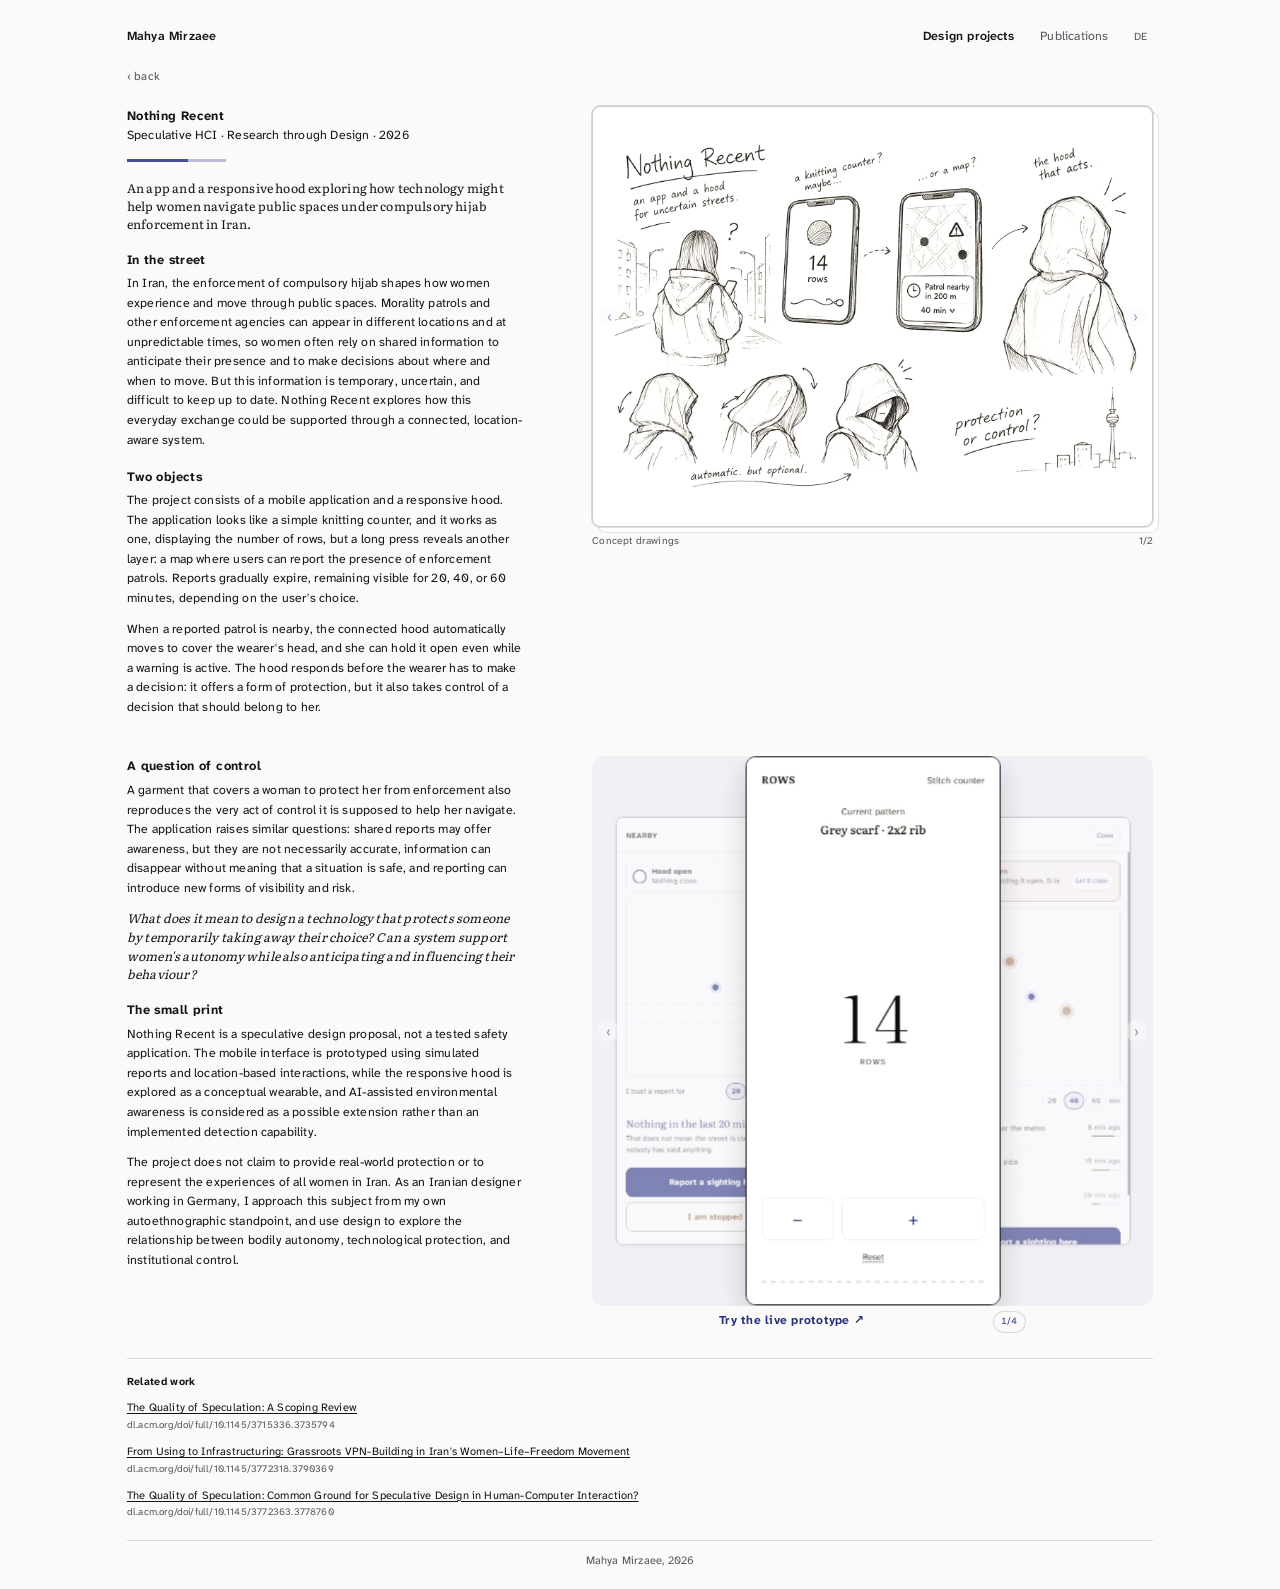
==== index.html @ 3e395629 "Drawings on top and turning themselves, new references, autoethnographic standpoint, name-only foote" ====
<!doctype html>
<html lang="en">
<head>
  <meta charset="utf-8">
  <meta name="viewport" content="width=device-width, initial-scale=1">
  <title>Nothing Recent · Mahya Mirzaee</title>
  <meta name="description" content="Nothing Recent: an app and a responsive hood exploring how technology might help women navigate public spaces under compulsory hijab enforcement in Iran.">
  <meta name="theme-color" content="#fbfaf8">
  <link rel="stylesheet" href="project.css?v=20">
<style id="site-bar">
  /* same top bar as the portfolio (mahyamirzaee.github.io) */
  .site-bar { display: flex; flex-wrap: wrap; align-items: baseline; gap: 12px 24px; padding: 4px 0 26px; font-family: "Atkinson Hyperlegible Next", system-ui, sans-serif; }
  .site-bar .sb-name { margin-right: auto; font-size: 15px; font-weight: 600; color: #141418; text-decoration: none; }
  .site-bar nav { display: flex; flex-wrap: wrap; gap: 6px 32px; }
  .site-bar nav a { font-size: 15px; color: #55545f; text-decoration: none; }
  .site-bar nav a[aria-current="page"] { color: #141418; font-weight: 600; }
  .site-bar .sb-lang { font-size: 13px; color: #55545f; text-decoration: none; padding: 2px 7px; }
  .site-bar a:hover { color: #26307f; }
  /* one look for every back link */
  .top { font-size: 14px; }
  .top a { color: #55545f; text-decoration: none; }
  .top a:hover { color: #141418; text-decoration: underline; }
  @media (max-width: 640px) { .site-bar .sb-name { width: 100%; } }
</style>
</head>
<body>
<div class="page">

  <header class="site-bar">
    <a class="sb-name" href="https://mahyamirzaee.github.io/">Mahya Mirzaee</a>
    <nav aria-label="Main">
      <a href="https://mahyamirzaee.github.io/projects/" aria-current="page">Design projects</a>
      <a href="https://mahyamirzaee.github.io/publications/">Publications</a>
    </nav>
    <a class="sb-lang" href="https://mahyamirzaee.github.io/de/projects/" lang="de" hreflang="de" aria-label="Deutsch">DE</a>
  </header>
  <nav class="top" aria-label="Back">
    <a href="https://mahyamirzaee.github.io/projects/">‹ back</a>
  </nav>

  <main>
  <!-- ===== Screen 1: the situation, the two objects, the question ===== -->
  <section class="sheet" aria-labelledby="title">
    <div class="col">
      <h1 id="title">Nothing Recent</h1>
      <p class="sub">Speculative HCI · Research through Design · 2026</p>
      <div class="thread" aria-hidden="true"></div>

      <p class="lead">An app and a responsive hood exploring how technology might help women navigate public spaces under compulsory hijab enforcement in Iran.</p>

      <h2>In the street</h2>
      <p>In Iran, the enforcement of compulsory hijab shapes how women experience and move through public spaces. Morality patrols and other enforcement agencies can appear in different locations and at unpredictable times, so women often rely on shared information to anticipate their presence and to make decisions about where and when to move. But this information is temporary, uncertain, and difficult to keep up to date. Nothing Recent explores how this everyday exchange could be supported through a connected, location-aware system.</p>

      <h2>Two objects</h2>
      <p>The project consists of a mobile application and a responsive hood. The application looks like a simple knitting counter, and it works as one, displaying the number of rows, but a long press reveals another layer: a map where users can report the presence of enforcement patrols. Reports gradually expire, remaining visible for 20, 40, or 60 minutes, depending on the user's choice.</p>
      <p>When a reported patrol is nearby, the connected hood automatically moves to cover the wearer's head, and she can hold it open even while a warning is active. The hood responds before the wearer has to make a decision: it offers a form of protection, but it also takes control of a decision that should belong to her.</p>
    </div>

    <div class="cluster">
      <figure>
        <!-- two drawings in one stack: hover lifts it, a click turns to the next -->
        <div class="frame r43 paper stack" id="stack" tabindex="0" role="button" aria-label="Two concept drawings. Click to see the next one.">
          <img class="stack-item on" src="img/hood-sketch.webp" alt="Concept drawing: a woman in the street with her phone; the app as a knitting counter and then as a map saying 'patrol nearby in 200 m, 40 min'; the hood closing over her head in three steps, labelled 'automatic. but optional.' and 'protection or control?'" loading="lazy">
          <img class="stack-item" src="img/concept-sheet.webp" alt="Concept sheet: how it works in four steps — you check the map or just keep knitting, you get a warning, the hood covers you before you decide, you get a notification afterwards; a diagram of reports fading over 20, 40 and 60 minutes; and the lines 'a report can be wrong', 'no report doesn't mean it's safe', 'information disappears, the street doesn't'." loading="lazy">
        </div>
        <figcaption class="under">Concept drawings<span class="count" id="stack-count">1/2</span></figcaption>
      </figure>
    </div>
  </section>

  <!-- ===== Screen 2: the hood, the tensions, the position ===== -->
  <section class="sheet" aria-labelledby="hood-title">
    <div class="col">
      <h2 id="hood-title">A question of control</h2>
      <p>A garment that covers a woman to protect her from enforcement also reproduces the very act of control it is supposed to help her navigate. The application raises similar questions: shared reports may offer awareness, but they are not necessarily accurate, information can disappear without meaning that a situation is safe, and reporting can introduce new forms of visibility and risk.</p>
      <p class="rq">What does it mean to design a technology that protects someone by temporarily taking away their choice? Can a system support women's autonomy while also anticipating and influencing their behaviour?</p>

      <h2>The small print</h2>
      <p>Nothing Recent is a speculative design proposal, not a tested safety application. The mobile interface is prototyped using simulated reports and location-based interactions, while the responsive hood is explored as a conceptual wearable, and AI-assisted environmental awareness is considered as a possible extension rather than an implemented detection capability.</p>
      <p>The project does not claim to provide real-world protection or to represent the experiences of all women in Iran. As an Iranian designer working in Germany, I approach this subject from my own autoethnographic standpoint, and use design to explore the relationship between bodily autonomy, technological protection, and institutional control.</p>
    </div>

    <div class="cluster">
      <figure>
        <!-- the screens stand in a ring: the next and the previous wait at the edges -->
        <div class="carousel turn" id="slides" tabindex="0" role="button" aria-roledescription="carousel" aria-label="Screen captures of the prototype. Click the right or left side to turn the ring.">
          <img class="slide on" src="img/app-1-cover.jpg" data-cap="The app as it opens: a stitch counter that really counts rows. This is what anyone looking at the phone sees." alt="The app as it opens: ROWS, a plain stitch counter showing 14 rows.">
          <img class="slide" src="img/app-5-held.jpg" data-cap="The hood closes by itself when a patrol is reported close, and tells her afterwards. Here she has held it open." alt="The same screen after she refuses: 'Hood open: you are holding it open. It is close.'" loading="lazy">
          <img class="slide" src="img/app-3-stopped.jpg" data-cap="Before telling anyone: two chosen names, and the reminder that their names are on her phone too." alt="The sheet before telling anyone: two chosen names, and the line that their names are on her phone too." loading="lazy">
          <img class="slide" src="img/app-4-empty.jpg" data-cap="Nothing in the last 20 minutes, which is not the same as the street being clear." alt="The empty state: a map with only her own dot, and the line 'Nothing in the last 40 minutes.'" loading="lazy">
        </div>
        <div class="slidebar">
          <a class="try" href="prototype.html" target="_blank" rel="noopener">Try the live prototype ↗</a>
          <span class="count" id="slide-count">1/4</span>
        </div>
      </figure>
    </div>
  </section>

  <section class="related" aria-labelledby="related-title">
    <h2 class="cluster-title" id="related-title">Related work</h2>
    <ol class="refs">
      <li><a href="https://dl.acm.org/doi/full/10.1145/3715336.3735794" target="_blank" rel="noopener">The Quality of Speculation: A Scoping Review</a>
        <span>dl.acm.org/doi/full/10.1145/3715336.3735794</span></li>
      <li><a href="https://dl.acm.org/doi/full/10.1145/3772318.3790369" target="_blank" rel="noopener">From Using to Infrastructuring: Grassroots VPN-Building in Iran's Women–Life–Freedom Movement</a>
        <span>dl.acm.org/doi/full/10.1145/3772318.3790369</span></li>
      <li><a href="https://dl.acm.org/doi/full/10.1145/3772363.3778760" target="_blank" rel="noopener">The Quality of Speculation: Common Ground for Speculative Design in Human-Computer Interaction?</a>
        <span>dl.acm.org/doi/full/10.1145/3772363.3778760</span></li>
    </ol>
  </section>
  </main>

  <footer class="foot">
    <span>Mahya Mirzaee, 2026</span>
  </footer>
</div>

<script>
  // Every picture frame is a little stack you turn by hand.
  // Click (or tap) the right side for the next one, the left side for the one before.
  // It goes round in a circle, and the arrow keys work too.
  function makeTurner(boxId, itemSelector, countId) {
    var box = document.getElementById(boxId);
    if (!box) return;
    var items = box.querySelectorAll(itemSelector);
    var count = countId ? document.getElementById(countId) : null;
    var i = 0;
    function go(step) {
      items[i].classList.remove('on');
      i = (i + step + items.length) % items.length;
      items[i].classList.add('on');
      if (count) count.textContent = (i + 1) + '/' + items.length;
    }
    box.addEventListener('click', function (e) {
      var r = box.getBoundingClientRect();
      var x = (e.clientX - r.left) / r.width;
      if (x > 0.28 && x < 0.72) { window.openLarge(box, itemSelector); return; }  // the middle opens big
      go(x <= 0.28 ? -1 : 1);                                                     // the edges turn the page
    });
    box.addEventListener('keydown', function (e) {
      if (e.key === 'ArrowLeft') { e.preventDefault(); go(-1); }
      if (e.key === 'ArrowRight' || e.key === 'Enter' || e.key === ' ') { e.preventDefault(); go(1); }
    });
    if (count) count.textContent = '1/' + items.length;
  }
  // The phone screens stand in a ring: the one before and the one after
  // wait at the edges, smaller and paler. Clicking a side turns the ring.
  (function () {
    var box = document.getElementById('slides');
    if (!box) return;
    var slides = [].slice.call(box.querySelectorAll('.slide'));
    var count = document.getElementById('slide-count');
    var n = slides.length, cur = 0;

    function place() {
      slides.forEach(function (el, i) {
        var d = i - cur;
        if (d > n / 2) d -= n;
        if (d < -n / 2) d += n;
        var far = Math.abs(d);
        el.style.transform = 'translate(-50%, -50%) translateX(' + (d * 62) + '%) scale(' + (far === 0 ? 1 : far === 1 ? 0.78 : 0.62) + ')';
        el.style.opacity = far === 0 ? 1 : far === 1 ? 0.55 : 0;
        el.style.zIndex = 10 - far;
        el.classList.toggle('on', far === 0);
      });
      count.textContent = (cur + 1) + '/' + n;
    }
    function go(step) { cur = (cur + step + n) % n; place(); }

    box.addEventListener('click', function (e) {
      var r = box.getBoundingClientRect();
      var x = (e.clientX - r.left) / r.width;
      if (x > 0.33 && x < 0.67) { window.openLarge(box, '.slide'); return; }   // the middle one opens big
      go(x <= 0.33 ? -1 : 1);                                                  // the edges turn the ring
    });
    box.addEventListener('keydown', function (e) {
      if (e.key === 'ArrowLeft') { e.preventDefault(); go(-1); }
      if (e.key === 'ArrowRight' || e.key === 'Enter' || e.key === ' ') { e.preventDefault(); go(1); }
    });
    place();
  })();
  makeTurner('stack', '.stack-item', 'stack-count');

  // the drawings turn by themselves every four seconds, and wait while you look
  (function () {
    var box = document.getElementById('stack');
    if (!box || window.matchMedia('(prefers-reduced-motion: reduce)').matches) return;
    var items = box.querySelectorAll('.stack-item');
    var count = document.getElementById('stack-count');
    var hovering = false, open = false;
    box.addEventListener('mouseenter', function () { hovering = true; });
    box.addEventListener('mouseleave', function () { hovering = false; });
    document.addEventListener('keydown', function (e) { if (e.key === 'Escape') open = false; });
    box.addEventListener('click', function () { open = true; setTimeout(function () { open = false; }, 8000); });
    setInterval(function () {
      if (hovering || open) return;
      var lb = document.querySelector('.lightbox');
      if (lb && !lb.hidden) return;
      var i = 0;
      items.forEach(function (el, k) { if (el.classList.contains('on')) i = k; });
      items[i].classList.remove('on');
      i = (i + 1) % items.length;
      items[i].classList.add('on');
      count.textContent = (i + 1) + '/' + items.length;
    }, 4000);
  })();
</script>

<script>
  // Large view: a picture opens big, and the arrows walk through its own set.
  // Esc, the × button or a click on the background closes it.
  (function () {
    var lb = document.createElement('div');
    lb.className = 'lightbox';
    lb.hidden = true;
    lb.setAttribute('role', 'dialog');
    lb.setAttribute('aria-modal', 'true');
    lb.setAttribute('aria-label', 'Large view');
    lb.innerHTML = '<button class="lb-close" type="button" aria-label="Close">×</button>' +
                   '<button class="lb-arrow lb-prev" type="button" aria-label="Previous picture">‹</button>' +
                   '<div class="lb-inner"></div>' +
                   '<button class="lb-arrow lb-next" type="button" aria-label="Next picture">›</button>' +
                   '<p class="lb-cap"><span class="lb-num"></span><span class="lb-text"></span></p>';
    document.body.appendChild(lb);
    var inner = lb.querySelector('.lb-inner');
    var capText = lb.querySelector('.lb-text');
    var capNum = lb.querySelector('.lb-num');
    var set = [], at = 0, opener = null;

    function show() {
      var m = set[at];
      var big = document.createElement('img');
      big.src = m.getAttribute('src');
      big.alt = m.getAttribute('alt') || '';
      big.addEventListener('click', function (e) { e.stopPropagation(); });
      inner.replaceChildren(big);
      capNum.textContent = (at + 1) + ' / ' + set.length;
      capText.textContent = m.getAttribute('data-cap') || '';
    }
    function step(d) { at = (at + d + set.length) % set.length; show(); }
    function open(list, index, from) {
      set = list; at = index; opener = from;
      lb.hidden = false;
      document.documentElement.style.overflow = 'hidden';
      show();
      lb.querySelector('.lb-close').focus();
    }
    function close() {
      if (lb.hidden) return;
      lb.hidden = true;
      inner.replaceChildren();
      document.documentElement.style.overflow = '';
      if (opener) opener.focus();
    }

    lb.addEventListener('click', close);
    lb.querySelector('.lb-close').addEventListener('click', function (e) { e.stopPropagation(); close(); });
    lb.querySelector('.lb-prev').addEventListener('click', function (e) { e.stopPropagation(); step(-1); });
    lb.querySelector('.lb-next').addEventListener('click', function (e) { e.stopPropagation(); step(1); });
    document.addEventListener('keydown', function (e) {
      if (lb.hidden) return;
      if (e.key === 'Escape') close();
      if (e.key === 'ArrowLeft') step(-1);
      if (e.key === 'ArrowRight') step(1);
    });

    // the picture in the middle of a ring, or the drawing on top of a stack, opens large
    window.openLarge = function (box, selector) {
      var list = [].slice.call(box.querySelectorAll(selector));
      var cur = box.querySelector(selector + '.on');
      open(list, Math.max(0, list.indexOf(cur)), box);
    };
  })();
</script>

</body>
</html>
---- project.css ----
/* Project page foundation
   Same structure as the TACT page: two "screens" with a narrow text column
   beside a cluster of frames, a central statement, related work and a footer.
   Placeholders (dashed boxes, [square brackets]) are replaced with real content later. */

@font-face {
  font-family: "Literata";
  src: url("fonts/Literata.woff2") format("woff2");
  font-weight: 200 900;
  font-display: swap;
}
@font-face {
  font-family: "Atkinson Hyperlegible Next";
  src: url("fonts/AtkinsonHyperlegibleNext.woff2") format("woff2");
  font-weight: 200 800;
  font-display: swap;
}

:root {
  --paper: #fbfaf8;
  --ink: #141418;
  --soft: #55555f;
  --indigo: #26307f;
  --lilac: #b3add8;
  --rule: rgba(38, 48, 127, 0.16);
  --concept: #8a5a2b;
  --head: "Literata", Georgia, serif;
  --text: "Atkinson Hyperlegible Next", system-ui, sans-serif;
}

* { box-sizing: border-box; }
html { -webkit-text-size-adjust: 100%; }
body {
  margin: 0;
  background: var(--paper);
  color: var(--ink);
  font-family: var(--text);
  font-size: 15px;
  line-height: 1.58;
  letter-spacing: 0.015em;
}
a { color: inherit; text-underline-offset: 0.2em; text-decoration-thickness: 1px; }
a:focus-visible, button:focus-visible, .zoomable:focus-visible { outline: 2px solid var(--indigo); outline-offset: 2px; }
img, video { display: block; max-width: 100%; }
p { margin: 0 0 0.9em; }
figure { margin: 0; }

/* ---------- Page frame ---------- */
.page { max-width: 1340px; margin: 0 auto; padding: 28px 48px 24px; }
@media (min-width: 1000px) { .page { zoom: 0.825; } }   /* desktop shown at 82.5% */

.top { margin-bottom: 24px; font-size: 14px; }
.top a { text-decoration: none; }
.top a:hover { text-decoration: underline; }

/* one "screen": text column + cluster of frames */
.sheet {
  display: grid;
  grid-template-columns: minmax(0, 400px) minmax(0, 1fr);
  gap: clamp(40px, 5vw, 88px);
  align-items: start;
}
.sheet > .cluster { display: grid; gap: 16px; justify-self: end; width: 100%; max-width: 680px; }

/* ---------- Text column ---------- */
.col h1, .col h2, .cluster-title {
  margin: 0;
  font-family: var(--text);
  font-size: 15.5px;
  font-weight: 700;
  letter-spacing: 0.03em;
}
.col h2 { margin-top: 1.3em; }
.col h2:first-child { margin-top: 0; }
.col h2 + p, .col h2 + ol { margin-top: 0.35em; }
.sub { margin: 0 0 1.1em; color: var(--soft); }

/* the thread line under the title: one indigo thread with a short lilac stretch (not a weave) */
.thread {
  width: 120px;
  height: 3px;
  margin: 0 0 1.4em;
  background: linear-gradient(90deg, var(--indigo) 0 62%, var(--lilac) 62% 100%);
  opacity: 0.85;
}

.lead { font-family: var(--head); font-size: 18px; line-height: 1.45; color: var(--indigo); }
.rq { font-family: var(--head); font-style: italic; font-size: 17px; line-height: 1.5; color: var(--indigo); }
.stages { list-style: none; margin: 0.4em 0 0; padding: 0; }
.stages li { margin-bottom: 0.8em; }
.small { font-size: 14px; color: var(--soft); }

ol.qs { margin: 0; padding-left: 1.3em; }
ol.qs li { margin-bottom: 0.7em; padding-left: 0.2em; }
.qs b { font-weight: 700; }

/* ---------- Labels: staged / speculative ---------- */
.note {
  font-size: 11.5px;
  letter-spacing: 0.08em;
  text-transform: uppercase;
  color: var(--indigo);
}
.note.concept { color: var(--concept); }
figcaption, .mosaic-caption { margin: 8px 0 0; font-size: 12.5px; line-height: 1.5; color: var(--soft); }

/* ---------- Frames and placeholders ---------- */
.frame { position: relative; overflow: hidden; background: #fff; outline: 1px solid var(--rule); outline-offset: -1px; }
.frame img, .frame video { width: 100%; height: 100%; object-fit: cover; }
.r32 { aspect-ratio: 3 / 2; width: 100%; }
.r43 { aspect-ratio: 4 / 3; }

.placeholder {
  display: flex;
  align-items: center;
  justify-content: center;
  padding: 12px;
  text-align: center;
  font-size: 13px;
  color: var(--soft);
  background: #f3f1f6;
  outline: 1px dashed rgba(20, 20, 24, 0.28);
  outline-offset: -1px;
}

/* ---------- Slideshow: a quiet fade between screen captures ---------- */
.slides .slide { position: absolute; inset: 0; width: 100%; height: 100%; opacity: 0; transition: opacity 900ms ease; }
.slides .slide.on { opacity: 1; z-index: 1; }
@media (prefers-reduced-motion: reduce) { .slides .slide { transition: none; } }

.slidebar { display: flex; justify-content: space-between; align-items: baseline; gap: 16px; margin-top: 6px; }
.try { color: var(--indigo); font-weight: 700; font-size: 15px; letter-spacing: 0.02em; text-decoration: none; white-space: nowrap; }
.try:hover { text-decoration: underline; text-underline-offset: 0.25em; }
.controls { display: flex; align-items: center; gap: 4px; flex-shrink: 0; font-size: 14px; }
.controls button { border: 0; background: none; padding: 6px 9px; font: inherit; color: var(--ink); cursor: pointer; }
.controls .count { min-width: 2.6em; text-align: center; font-variant-numeric: tabular-nums; }

/* ---------- Prototype in use: a mosaic of tiles ---------- */
.in-use .cluster-title { margin: 0 0 6px; font-size: 13px; }
.mosaic { display: grid; grid-template-columns: repeat(6, 1fr); grid-auto-rows: 58px; gap: 8px; }
.tile { position: relative; overflow: hidden; background: #ece9f1; }
.tile img, .tile video { width: 100%; height: 100%; object-fit: cover; }
.t-a { grid-column: 1 / 5; grid-row: 1 / 6; }   /* large */
.t-b { grid-column: 5 / 7; grid-row: 1 / 3; }   /* small, top */
.t-c { grid-column: 5 / 7; grid-row: 3 / 6; }   /* small, bottom */
.tile-label {
  position: absolute; left: 6px; bottom: 6px;
  padding: 2px 7px; border-radius: 3px;
  background: rgba(251, 250, 248, 0.88);
  font-size: 10.5px; letter-spacing: 0.03em; color: var(--indigo);
  pointer-events: none;
}

/* hover: a tile grows a little; click: it opens large */
.zoomable { cursor: zoom-in; transition: transform 350ms ease, box-shadow 350ms ease; }
.zoomable:hover, .zoomable:focus-visible { transform: scale(1.05); z-index: 2; box-shadow: 0 10px 28px rgba(20, 20, 24, 0.18); }
.frame.zoomable:hover { transform: scale(1.02); }
@media (prefers-reduced-motion: reduce) { .zoomable, .zoomable:hover { transition: none; transform: none; } }

/* ---------- Central statement ---------- */
.statement { margin: 56px 0 8px; padding: 72px 0 80px; border-top: 1px solid var(--rule); text-align: center; }
.statement-label { margin: 0 0 22px; font-size: 12px; letter-spacing: 0.12em; text-transform: uppercase; color: var(--soft); }
.statement blockquote {
  margin: 0 auto;
  max-width: 24ch;
  font-family: var(--head);
  font-size: clamp(26px, 3.2vw, 40px);
  line-height: 1.3;
  color: var(--indigo);
}
.statement blockquote::after {
  content: "";
  display: block;
  width: 120px; height: 3px;
  margin: 30px auto 0;
  background: linear-gradient(90deg, var(--indigo) 0 62%, var(--lilac) 62% 100%);
  opacity: 0.7;
}
@media (min-width: 1000px) {
  .statement blockquote { max-width: none; white-space: nowrap; font-size: clamp(22px, 2.1vw, 32px); }
}

/* ---------- Screen 2: future direction ---------- */
.future h2 { margin-top: 0; }
.intention {
  margin: 14px 0 4px;
  padding-left: 14px;
  border-left: 2px solid var(--lilac);
  font-family: var(--head); font-style: italic; font-size: 16.5px; line-height: 1.45; color: var(--indigo);
}
.intention span {
  display: block; margin-bottom: 2px;
  font-family: var(--text); font-style: normal; font-size: 12px; font-weight: 700; letter-spacing: 0.04em; color: var(--ink);
}

/* ---------- Related work: one row across the page ---------- */
.related { margin-top: 44px; padding-top: 18px; border-top: 1px solid var(--rule); }
.related .cluster-title { margin: 0 0 12px; font-size: 13px; }
.related ol { display: grid; grid-template-columns: repeat(3, 1fr); gap: 32px; margin: 0; padding: 0; list-style: none; counter-reset: rw; }
.related li { counter-increment: rw; font-size: 13.5px; line-height: 1.45; }
.related li::before { content: counter(rw); display: block; margin-bottom: 4px; font-size: 11px; color: var(--soft); }
.related a { color: var(--indigo); text-decoration: none; }
.related a:hover { text-decoration: underline; }

/* ---------- Footer ---------- */
.foot {
  margin-top: 36px; padding-top: 14px;
  border-top: 1px solid var(--rule);
  display: flex; justify-content: space-between; flex-wrap: wrap; gap: 10px;
  font-size: 13.5px; color: var(--soft);
}

/* ---------- Large view ---------- */
.lightbox {
  position: fixed; inset: 0; z-index: 50;
  display: flex; flex-direction: column; align-items: center; justify-content: center; gap: 14px;
  padding: 48px 24px 32px;
  background: rgba(251, 250, 248, 0.97);
  cursor: zoom-out;
}
.lightbox[hidden] { display: none; }
.lb-inner { max-width: min(1200px, 92vw); max-height: 80vh; display: flex; }
.lb-inner img, .lb-inner video { max-width: 100%; max-height: 80vh; object-fit: contain; box-shadow: 0 12px 40px rgba(20, 20, 24, 0.18); cursor: default; }
.lb-cap { margin: 0; text-align: center; font-size: 14px; color: var(--soft); }
.lb-close { position: absolute; top: 14px; right: 18px; border: 0; background: none; font-size: 34px; line-height: 1; color: var(--indigo); cursor: pointer; }

/* ---------- Tablet and phone ---------- */
@media (max-width: 900px) {
  body { font-size: 16px; }
  .page { padding: 32px 24px 44px; }
  .top { margin-bottom: 40px; }
  .sheet { grid-template-columns: 1fr; gap: 28px; }
  .sheet > .cluster { justify-self: stretch; max-width: none; }
  .statement { margin-top: 48px; padding: 48px 0 56px; }
}
@media (max-width: 760px) { .related ol { grid-template-columns: 1fr; gap: 14px; } }
@media (max-width: 480px) {
  .page { padding: 28px 16px 40px; }
  .mosaic { grid-auto-rows: 40px; gap: 6px; }
  .slidebar { flex-wrap: wrap; }
}

/* ---------- Phone screen captures inside the wide slideshow frame ----------
   The captures are tall phone screens, so they sit whole on a soft ground
   instead of being cropped. */
.slides { background: #f1eff4; }
.slides .slide { object-fit: contain; padding: 8px 0; }
.related ol { list-style: none; }
.related li i { font-style: italic; }
.related .small { margin-top: 12px; }

/* the slideshow is phone-shaped, because the prototype is a phone */
.frame.r32.slides { aspect-ratio: 375 / 812; width: 100%; max-width: 326px; }
.slides .slide { padding: 0; }
.slidebar { max-width: 326px; flex-wrap: wrap; row-gap: 4px; }
.slidebar .try { font-size: 14.5px; }
@media (max-width: 480px) { .frame.r32.slides, .slidebar { max-width: none; } }

/* tighter: the brief asks for about two screens */
.statement { margin: 32px 0 4px; padding: 44px 0 48px; }
.in-use .mosaic { grid-auto-rows: 44px; }
.related { margin-top: 30px; }
.foot { margin-top: 24px; }

/* screen 1: the phone beside the documentation tiles, not above them */
@media (min-width: 1200px) {
  .sheet > .cluster { grid-template-columns: 326px minmax(0, 1fr); gap: 22px; align-items: start; }
  .sheet > .cluster > figure { grid-column: 1; }
  .sheet > .cluster > .in-use { grid-column: 2; }
  .in-use .mosaic { grid-auto-rows: 50px; }
}

/* ---------- Tensions: word pairs held apart by one thread ----------
   Following the idea of collecting tensions rather than resolving them. */
.tension-intro { margin: 0.35em 0 1em; font-size: 13.5px; color: var(--soft); }
.tensions { list-style: none; margin: 0; padding: 0; }
.tensions li { margin-bottom: 1.05em; }
.pair { display: flex; align-items: center; gap: 10px; }
.pair b {
  font-family: var(--head);
  font-size: 17px;
  font-weight: 500;
  letter-spacing: 0.01em;
  color: var(--indigo);
  white-space: nowrap;
}
/* the thread between the two words: indigo, with a lilac stretch */
.pair i {
  flex: 1;
  height: 3px;
  min-width: 26px;
  background: linear-gradient(90deg, var(--indigo) 0 58%, var(--lilac) 58% 100%);
  opacity: 0.6;
}
.say { display: block; margin-top: 2px; font-size: 13.5px; line-height: 1.5; color: var(--soft); }

/* said once: this is a proposal, not a study */
.proposal {
  padding-left: 14px;
  border-left: 2px solid var(--lilac);
  font-family: var(--head);
  font-size: 16px;
  line-height: 1.45;
  color: var(--indigo);
}

/* with the documentation tiles gone, the phone stands alone beside the text */
@media (min-width: 1200px) {
  .sheet > .cluster { grid-template-columns: minmax(0, 1fr); justify-items: end; }
  .sheet > .cluster > figure { grid-column: 1; }
}

/* a quiet line between the two screens */
.sheet + .sheet { margin-top: 30px; padding-top: 28px; border-top: 1px solid var(--rule); }
.tensions { margin-top: 0.4em; }

/* the sentence the whole project turns on */
.pull {
  margin: 0.35em 0 0.9em;
  padding-left: 14px;
  border-left: 2px solid var(--lilac);
  font-family: var(--head);
  font-size: 17px;
  line-height: 1.4;
  color: var(--indigo);
}
/* the two closing questions sit together as one block */
.col .rq { margin-top: 0.6em; }

/* ---------- Her drawings ----------
   Paper frames: the whole sheet is shown, never cropped. */
.frame.paper { background: #fff; }
.frame.paper img { object-fit: contain; }

/* the big concept sheet, across the page */
.board { margin-top: 34px; padding-top: 26px; border-top: 1px solid var(--rule); }
.board .cluster-title { margin: 0 0 12px; font-size: 13px; }
.board-frame { aspect-ratio: 1312 / 1199; width: 100%; max-width: 980px; margin: 0 auto; }
.board figcaption { max-width: 980px; margin-left: auto; margin-right: auto; }
@media (max-width: 760px) { .board-frame { max-width: none; } }

/* ================= One voice =================
   Same size, same colour, no bars down the side of anything.
   The only emphases left: the title, the small headings, and italic for a question. */
.col p, .col li { color: var(--ink); font-size: 15px; }
.lead { font-family: var(--head); font-size: 18px; line-height: 1.45; color: var(--ink); }
.rq, .pull, .proposal, .intention, .small {
  margin: 0 0 0.9em;
  padding: 0;
  border: 0;
  font-family: var(--text);
  font-style: normal;
  font-size: 15px;
  line-height: 1.58;
  color: var(--ink);
}
/* the closing questions keep one quiet difference: italic */
.rq { font-family: var(--head); font-style: italic; font-size: 16.5px; line-height: 1.5; }
.intention span { display: none; }

/* the text column is wider, and sits closer to the pictures */
.sheet { grid-template-columns: minmax(0, 520px) minmax(0, 1fr); gap: clamp(28px, 3.2vw, 56px); }
@media (max-width: 900px) { .sheet { grid-template-columns: 1fr; } }

/* ---------- The stack: two drawings, one on top of the other ---------- */
.stack {
  cursor: pointer;
  transition: transform 320ms ease, box-shadow 320ms ease;
  box-shadow: 7px 7px 0 -1px #fff, 7px 7px 0 0 var(--rule);
}
.stack:hover, .stack:focus-visible {
  transform: translate(-3px, -3px);
  box-shadow: 12px 12px 0 -1px #fff, 12px 12px 0 0 var(--rule);
}
.stack .stack-item {
  position: absolute; inset: 0;
  width: 100%; height: 100%;
  object-fit: contain;
  opacity: 0;
  transition: opacity 420ms ease;
}
.stack .stack-item.on { opacity: 1; }
.stack-count {
  position: absolute; right: 8px; bottom: 6px;
  font-size: 11px; color: var(--soft);
  font-variant-numeric: tabular-nums;
  pointer-events: none;
}
@media (prefers-reduced-motion: reduce) { .stack, .stack .stack-item { transition: none; } }

/* pictures sit in the middle of their column, a little larger, so the page
   has no empty corridor between the text and the prototype */
@media (min-width: 1200px) {
  .sheet > .cluster { justify-items: center; }
}
.frame.r32.slides { max-width: 372px; }
.slidebar { max-width: 372px; }
.stack { width: 100%; max-width: 560px; }

/* ---------- Turning a stack: the edges answer the mouse ----------
   Both the phone screens and the drawings behave the same way. */
.turn, .stack { cursor: pointer; }
.turn::before, .turn::after,
.stack::before, .stack::after {
  content: "‹";
  position: absolute;
  top: 50%;
  z-index: 3;
  width: 26px; height: 26px;
  margin-top: -13px;
  display: flex; align-items: center; justify-content: center;
  border-radius: 50%;
  background: rgba(251, 250, 248, 0.9);
  color: var(--indigo);
  font-size: 17px;
  line-height: 1;
  opacity: 0;
  transition: opacity 260ms ease;
  pointer-events: none;
}
.turn::before, .stack::before { left: 7px; }
.turn::after, .stack::after { content: "›"; right: 7px; }
.turn:hover::before, .turn:hover::after, .turn:focus-visible::before, .turn:focus-visible::after,
.stack:hover::before, .stack:hover::after, .stack:focus-visible::before, .stack:focus-visible::after { opacity: 1; }

/* the phone screens get the same paper-stack shadow and lift */
.slides.stack .slide { transition: opacity 420ms ease; }

/* the drawings fill their column, so no empty corridor is left beside the text */
.stack { max-width: none; }
.slidebar .count { margin-left: auto; font-size: 13px; color: var(--soft); font-variant-numeric: tabular-nums; }

/* each figure takes the full width of its column; only the phone is capped */
.sheet > .cluster > figure { width: 100%; }
.sheet > .cluster { justify-items: stretch; }
@media (min-width: 1200px) { .sheet > .cluster { justify-items: stretch; } }
.frame.r32.slides, .slidebar { margin-left: auto; margin-right: auto; }

/* ---------- The screens stand in a ring ----------
   The current screen is in the middle; the one before and the one after
   wait at the edges, smaller and paler. A click on a side turns the ring. */
.carousel {
  position: relative;
  width: 100%;
  height: clamp(420px, 56vh, 640px);
  overflow: hidden;
  cursor: pointer;
}
.carousel .slide {
  position: absolute;
  left: 50%; top: 50%;
  height: 100%;
  width: auto;
  max-width: none;
  object-fit: contain;
  background: #fff;
  outline: 1px solid var(--rule);
  outline-offset: -1px;
  transform: translate(-50%, -50%);
  transition: transform 560ms cubic-bezier(0.2, 0.7, 0.2, 1), opacity 420ms ease;
  will-change: transform;
}
.carousel .slide.on { box-shadow: 0 10px 30px rgba(20, 20, 24, 0.12); }
@media (prefers-reduced-motion: reduce) { .carousel .slide { transition: none; } }
@media (max-width: 900px) { .carousel { height: clamp(380px, 62vh, 560px); } }

/* the ring keeps the edge arrows of the stacks */
.carousel.turn::before, .carousel.turn::after { z-index: 20; }

/* ---------- The ring, larger and clearer ----------
   A quiet ground behind the screens, a real frame around each one, and a
   little more contrast, so the small interface is readable on the page. */
.carousel {
  height: clamp(520px, 74vh, 820px);
  padding: 18px 0;
  border-radius: 14px;
  background: #f2f0f6;
}
.carousel .slide {
  border-radius: 12px;
  outline: 0;
  border: 1.5px solid rgba(20, 20, 24, 0.45);
  box-shadow: 0 2px 10px rgba(20, 20, 24, 0.08);
  filter: contrast(1.06) brightness(1.01);
}
.carousel .slide.on {
  border-color: var(--ink);
  box-shadow: 0 14px 34px rgba(20, 20, 24, 0.18);
}

/* on a wide screen the pictures take the rest of the page */
@media (min-width: 1200px) {
  .sheet { grid-template-columns: minmax(0, 480px) minmax(0, 1fr); gap: clamp(24px, 2.6vw, 44px); }
}

/* ---------- No line between the two parts ---------- */
.sheet + .sheet { border-top: 0; padding-top: 0; margin-top: 34px; }

/* ---------- The drawings say they can be turned ----------
   The arrows stay visible, a small label counts the sheets. */
.stack::before, .stack::after, .turn::before, .turn::after { opacity: 0.5; }
.stack-count, .slidebar .count {
  padding: 3px 9px;
  border: 1px solid var(--rule);
  border-radius: 999px;
  background: rgba(251, 250, 248, 0.92);
  font-size: 11.5px;
  color: var(--indigo);
}
.stack-count { right: 10px; bottom: 10px; }
.stack figcaption, .carousel + .slidebar { color: var(--soft); }

/* ---------- Large view: arrows, number and one line of text ---------- */
.lb-arrow {
  position: absolute;
  top: 50%;
  z-index: 2;
  width: 44px; height: 44px;
  margin-top: -22px;
  border: 1px solid var(--rule);
  border-radius: 50%;
  background: rgba(251, 250, 248, 0.95);
  color: var(--indigo);
  font-size: 22px;
  line-height: 1;
  cursor: pointer;
}
.lb-prev { left: 18px; }
.lb-next { right: 18px; }
.lb-cap { display: flex; gap: 10px; align-items: baseline; justify-content: center; max-width: 62ch; }
.lb-num { flex: none; font-variant-numeric: tabular-nums; color: var(--indigo); font-size: 12.5px; }
.lb-text { font-size: 14px; line-height: 1.5; color: var(--soft); text-align: left; }
@media (max-width: 600px) { .lb-arrow { width: 38px; height: 38px; font-size: 19px; } .lb-prev { left: 6px; } .lb-next { right: 6px; } }

/* the page number sits under the drawings, beside their caption */
figcaption.under { display: flex; align-items: baseline; justify-content: space-between; gap: 14px; }
figcaption.under .count { flex: none; }

/* a gentle frame around the drawings */
.stack {
  border: 1px solid rgba(20, 20, 24, 0.22);
  border-radius: 10px;
  padding: 10px;
  background: #fff;
}
.stack .stack-item { width: calc(100% - 20px); height: calc(100% - 20px); inset: 10px; }

/* references: linked titles, the address quietly underneath, no numbers */
.related ol.refs { display: block; }
.refs li { counter-increment: none; margin-bottom: 14px; }
.refs li::before { content: none; }
.refs a { color: var(--ink); text-decoration: underline; text-underline-offset: 0.18em; }
.refs a:hover { color: var(--indigo); }
.refs span { display: block; margin-top: 2px; font-size: 12px; color: var(--soft); word-break: break-all; }

/* footer: her name, in the middle */
.foot { justify-content: center; text-align: center; }
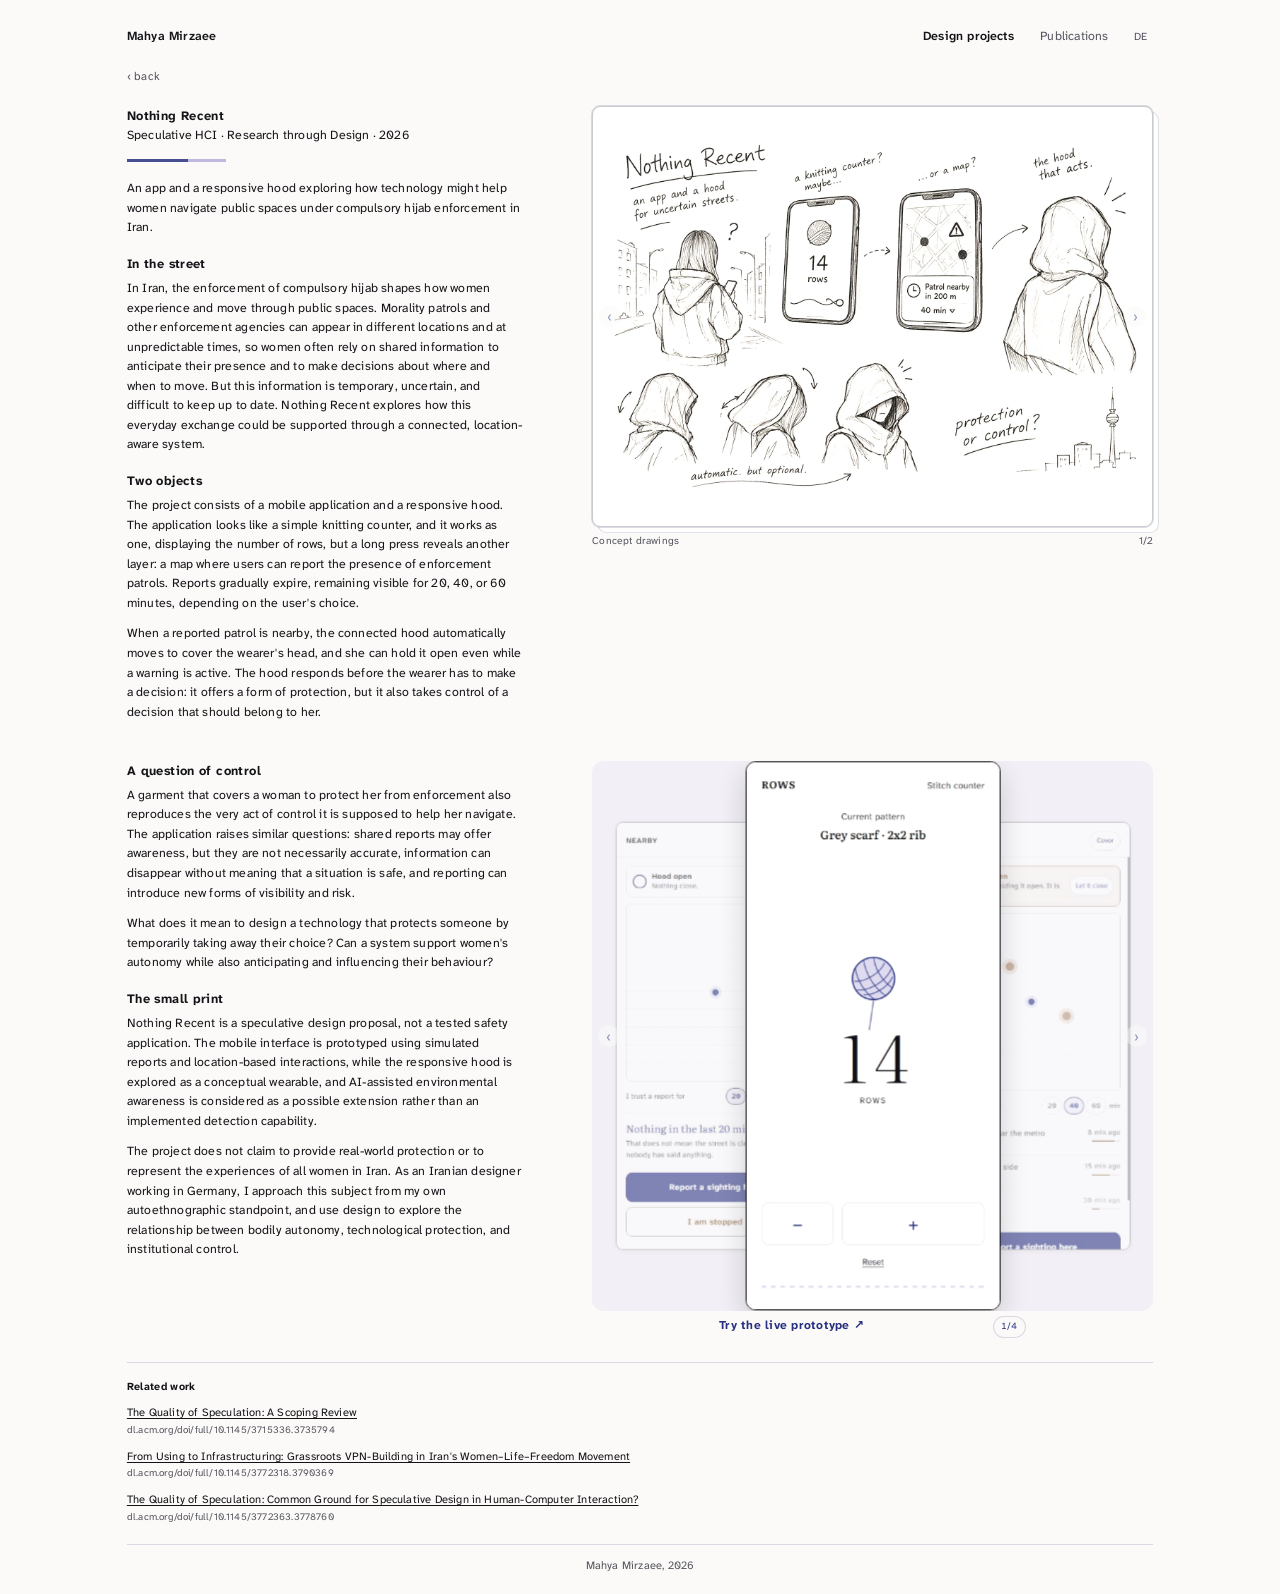
==== commit 3b2fb427: "A ball of wool on the cover: tap it to knit a row. One font for the page text Co-Authored-By: Claude" ====
--- a/index.html
+++ b/index.html
@@ -6,7 +6,7 @@
   <title>Nothing Recent · Mahya Mirzaee</title>
   <meta name="description" content="Nothing Recent: an app and a responsive hood exploring how technology might help women navigate public spaces under compulsory hijab enforcement in Iran.">
   <meta name="theme-color" content="#fbfaf8">
-  <link rel="stylesheet" href="project.css?v=20">
+  <link rel="stylesheet" href="project.css?v=21">
 <style id="site-bar">
   /* same top bar as the portfolio (mahyamirzaee.github.io) */
   .site-bar { display: flex; flex-wrap: wrap; align-items: baseline; gap: 12px 24px; padding: 4px 0 26px; font-family: "Atkinson Hyperlegible Next", system-ui, sans-serif; }
--- a/project.css
+++ b/project.css
@@ -555,3 +555,12 @@
 
 /* footer: her name, in the middle */
 .foot { justify-content: center; text-align: center; }
+
+/* one font, one colour: the lead and the questions read like the rest */
+.lead, .rq {
+  font-family: var(--text);
+  font-style: normal;
+  font-size: 15px;
+  line-height: 1.58;
+  color: var(--ink);
+}
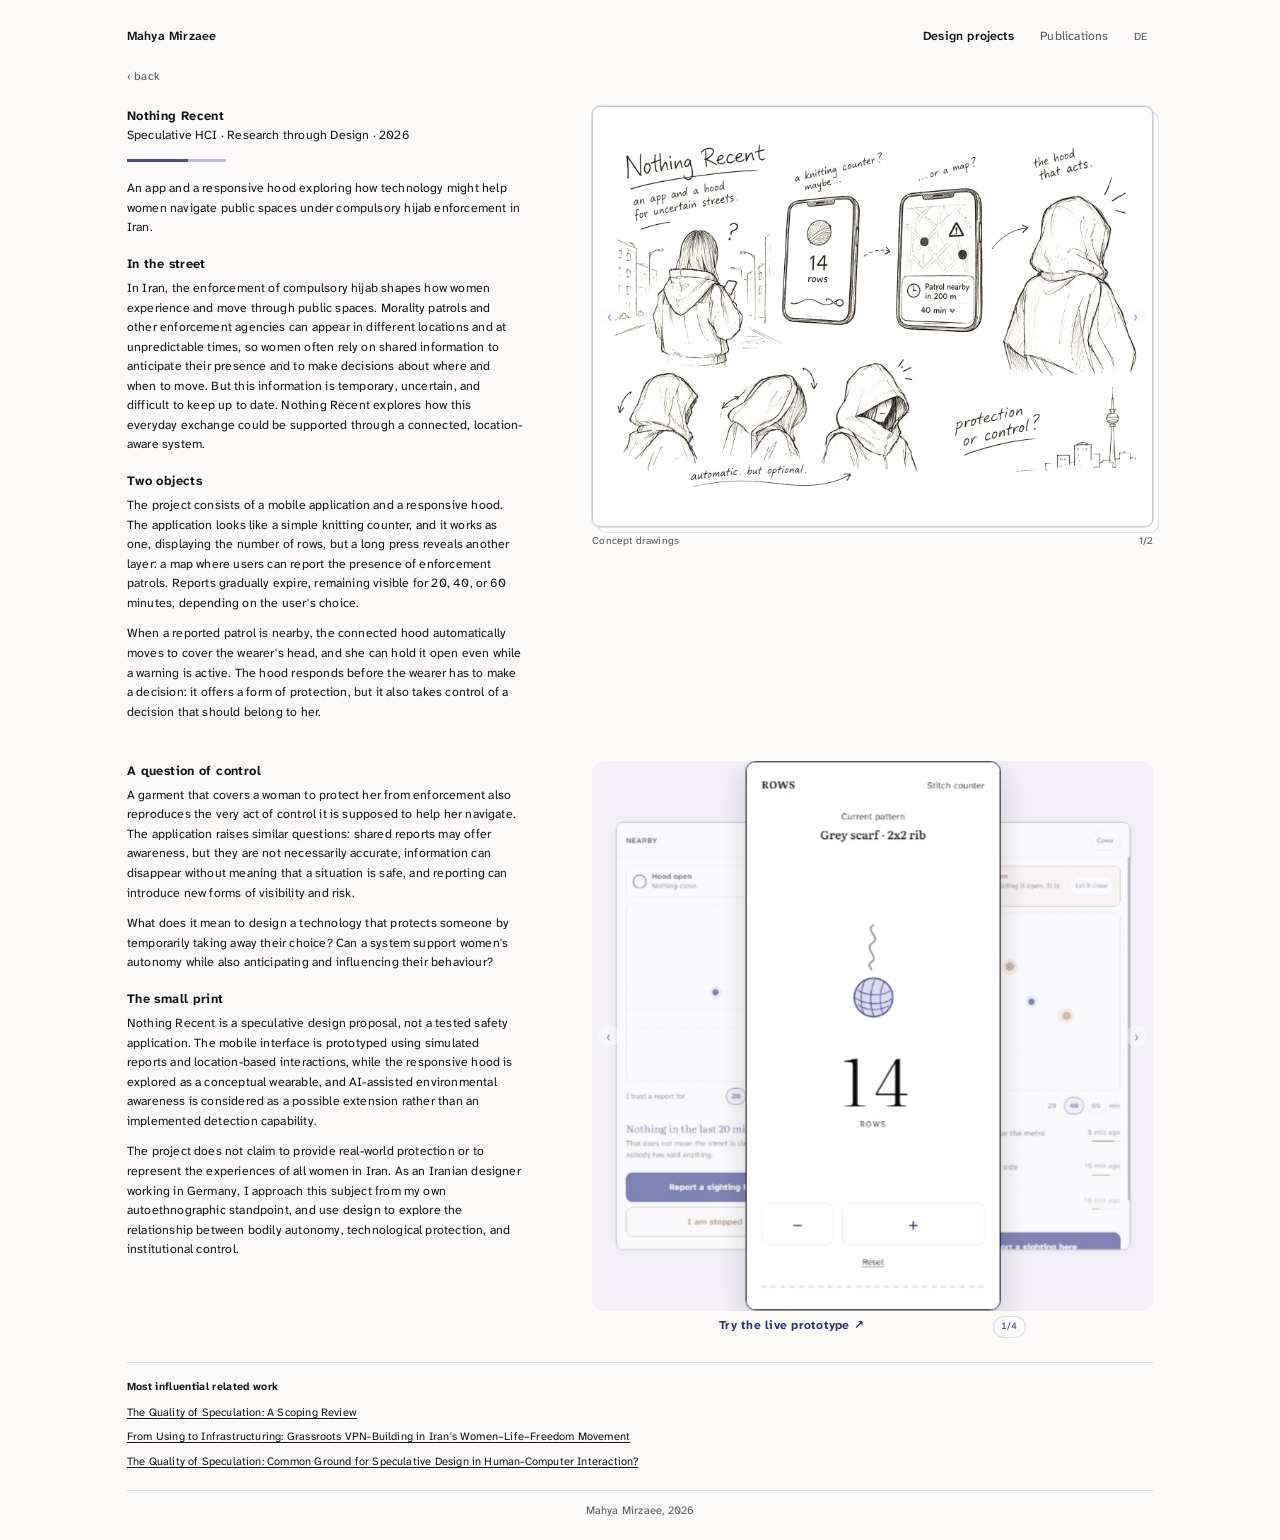
==== commit 8fdab556: "A few words on the way in; related work is titles only Co-Authored-By: Claude Opus 5 <noreply@anthro" ====
--- a/index.html
+++ b/index.html
@@ -6,7 +6,7 @@
   <title>Nothing Recent · Mahya Mirzaee</title>
   <meta name="description" content="Nothing Recent: an app and a responsive hood exploring how technology might help women navigate public spaces under compulsory hijab enforcement in Iran.">
   <meta name="theme-color" content="#fbfaf8">
-  <link rel="stylesheet" href="project.css?v=21">
+  <link rel="stylesheet" href="project.css?v=22">
 <style id="site-bar">
   /* same top bar as the portfolio (mahyamirzaee.github.io) */
   .site-bar { display: flex; flex-wrap: wrap; align-items: baseline; gap: 12px 24px; padding: 4px 0 26px; font-family: "Atkinson Hyperlegible Next", system-ui, sans-serif; }
@@ -98,14 +98,11 @@
   </section>
 
   <section class="related" aria-labelledby="related-title">
-    <h2 class="cluster-title" id="related-title">Related work</h2>
+    <h2 class="cluster-title" id="related-title">Most influential related work</h2>
     <ol class="refs">
-      <li><a href="https://dl.acm.org/doi/full/10.1145/3715336.3735794" target="_blank" rel="noopener">The Quality of Speculation: A Scoping Review</a>
-        <span>dl.acm.org/doi/full/10.1145/3715336.3735794</span></li>
-      <li><a href="https://dl.acm.org/doi/full/10.1145/3772318.3790369" target="_blank" rel="noopener">From Using to Infrastructuring: Grassroots VPN-Building in Iran's Women–Life–Freedom Movement</a>
-        <span>dl.acm.org/doi/full/10.1145/3772318.3790369</span></li>
-      <li><a href="https://dl.acm.org/doi/full/10.1145/3772363.3778760" target="_blank" rel="noopener">The Quality of Speculation: Common Ground for Speculative Design in Human-Computer Interaction?</a>
-        <span>dl.acm.org/doi/full/10.1145/3772363.3778760</span></li>
+      <li><a href="https://dl.acm.org/doi/full/10.1145/3715336.3735794" target="_blank" rel="noopener">The Quality of Speculation: A Scoping Review</a></li>
+      <li><a href="https://dl.acm.org/doi/full/10.1145/3772318.3790369" target="_blank" rel="noopener">From Using to Infrastructuring: Grassroots VPN-Building in Iran's Women–Life–Freedom Movement</a></li>
+      <li><a href="https://dl.acm.org/doi/full/10.1145/3772363.3778760" target="_blank" rel="noopener">The Quality of Speculation: Common Ground for Speculative Design in Human-Computer Interaction?</a></li>
     </ol>
   </section>
   </main>
--- a/project.css
+++ b/project.css
@@ -564,3 +564,6 @@
   line-height: 1.58;
   color: var(--ink);
 }
+
+/* related work: just the titles */
+.refs li { margin-bottom: 10px; }
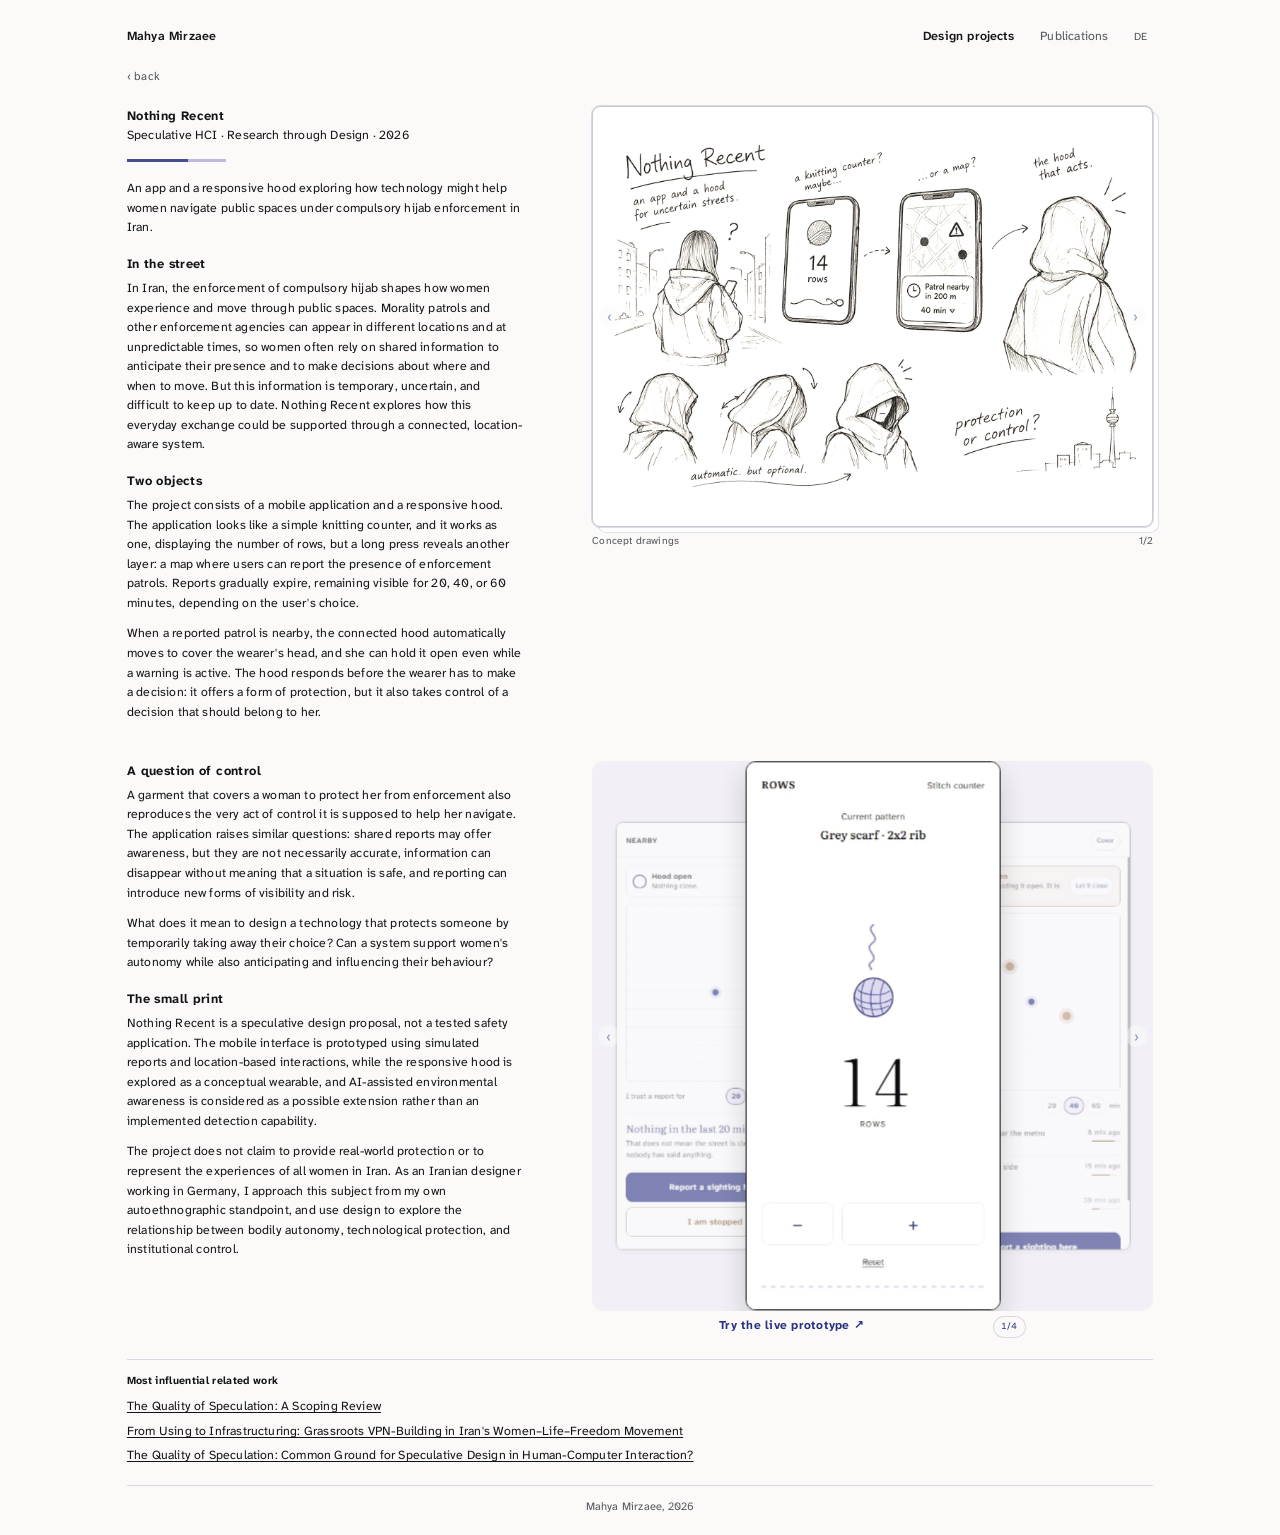
==== commit ea2c69d4: "A quiet way in: the name, the wool, one sentence Co-Authored-By: Claude Opus 5 <noreply@anthropic.co" ====
--- a/index.html
+++ b/index.html
@@ -6,7 +6,7 @@
   <title>Nothing Recent · Mahya Mirzaee</title>
   <meta name="description" content="Nothing Recent: an app and a responsive hood exploring how technology might help women navigate public spaces under compulsory hijab enforcement in Iran.">
   <meta name="theme-color" content="#fbfaf8">
-  <link rel="stylesheet" href="project.css?v=22">
+  <link rel="stylesheet" href="project.css?v=23">
 <style id="site-bar">
   /* same top bar as the portfolio (mahyamirzaee.github.io) */
   .site-bar { display: flex; flex-wrap: wrap; align-items: baseline; gap: 12px 24px; padding: 4px 0 26px; font-family: "Atkinson Hyperlegible Next", system-ui, sans-serif; }
@@ -97,7 +97,7 @@
     </div>
   </section>
 
-  <section class="related" aria-labelledby="related-title">
+  <section class="related related-plain" aria-labelledby="related-title">
     <h2 class="cluster-title" id="related-title">Most influential related work</h2>
     <ol class="refs">
       <li><a href="https://dl.acm.org/doi/full/10.1145/3715336.3735794" target="_blank" rel="noopener">The Quality of Speculation: A Scoping Review</a></li>
--- a/project.css
+++ b/project.css
@@ -567,3 +567,9 @@
 
 /* related work: just the titles */
 .refs li { margin-bottom: 10px; }
+
+/* related work in the same plain shape as the other project pages */
+.related-plain { margin-top: 26px; padding-top: 14px; }
+.related-plain ol { display: block; }
+.related-plain li { font-size: 15px; margin-bottom: 8px; }
+.related-plain li::before { content: none; }
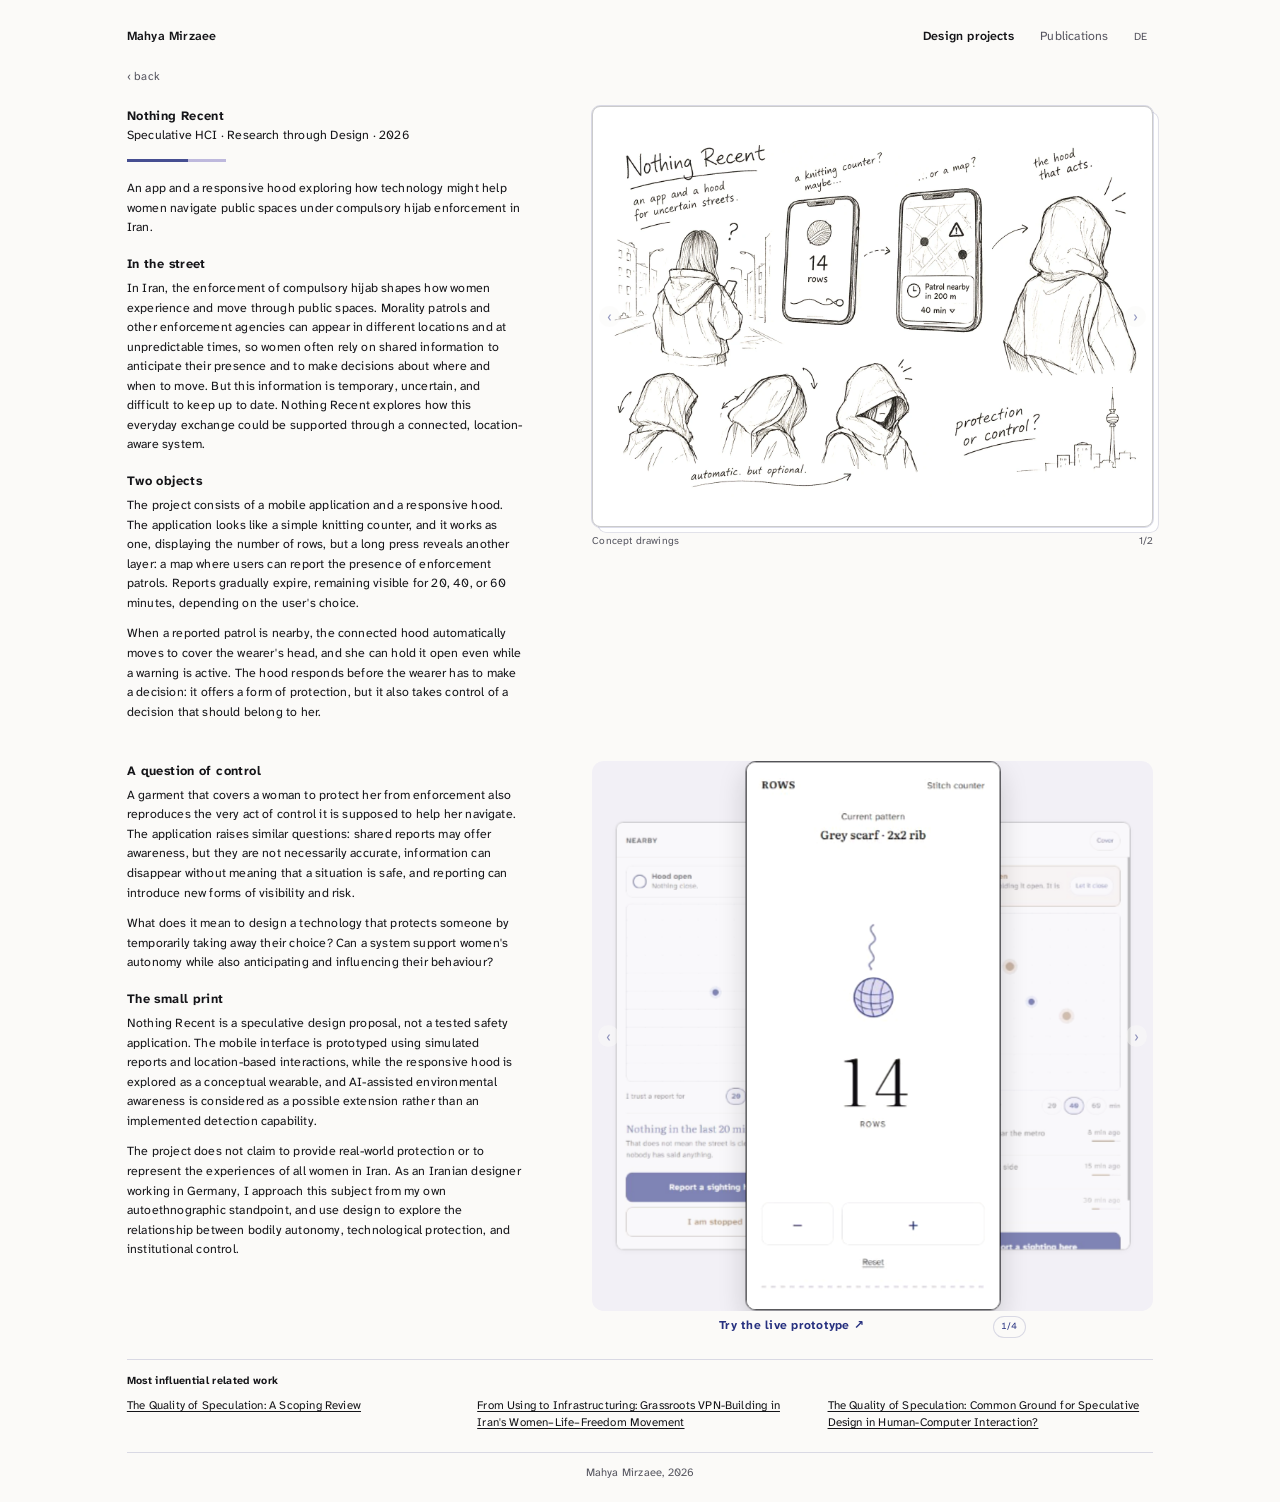
==== commit ae3a87ba: "The three papers side by side in one row Co-Authored-By: Claude Opus 5 <noreply@anthropic.com>" ====
--- a/index.html
+++ b/index.html
@@ -6,7 +6,7 @@
   <title>Nothing Recent · Mahya Mirzaee</title>
   <meta name="description" content="Nothing Recent: an app and a responsive hood exploring how technology might help women navigate public spaces under compulsory hijab enforcement in Iran.">
   <meta name="theme-color" content="#fbfaf8">
-  <link rel="stylesheet" href="project.css?v=23">
+  <link rel="stylesheet" href="project.css?v=25">
 <style id="site-bar">
   /* same top bar as the portfolio (mahyamirzaee.github.io) */
   .site-bar { display: flex; flex-wrap: wrap; align-items: baseline; gap: 12px 24px; padding: 4px 0 26px; font-family: "Atkinson Hyperlegible Next", system-ui, sans-serif; }
--- a/project.css
+++ b/project.css
@@ -573,3 +573,12 @@
 .related-plain ol { display: block; }
 .related-plain li { font-size: 15px; margin-bottom: 8px; }
 .related-plain li::before { content: none; }
+
+/* the three papers stand side by side, one row */
+.related-plain ol.refs {
+  display: grid;
+  grid-template-columns: repeat(3, minmax(0, 1fr));
+  gap: 30px;
+}
+.related-plain li { margin-bottom: 0; font-size: 14px; line-height: 1.45; }
+@media (max-width: 760px) { .related-plain ol.refs { grid-template-columns: 1fr; gap: 12px; } }
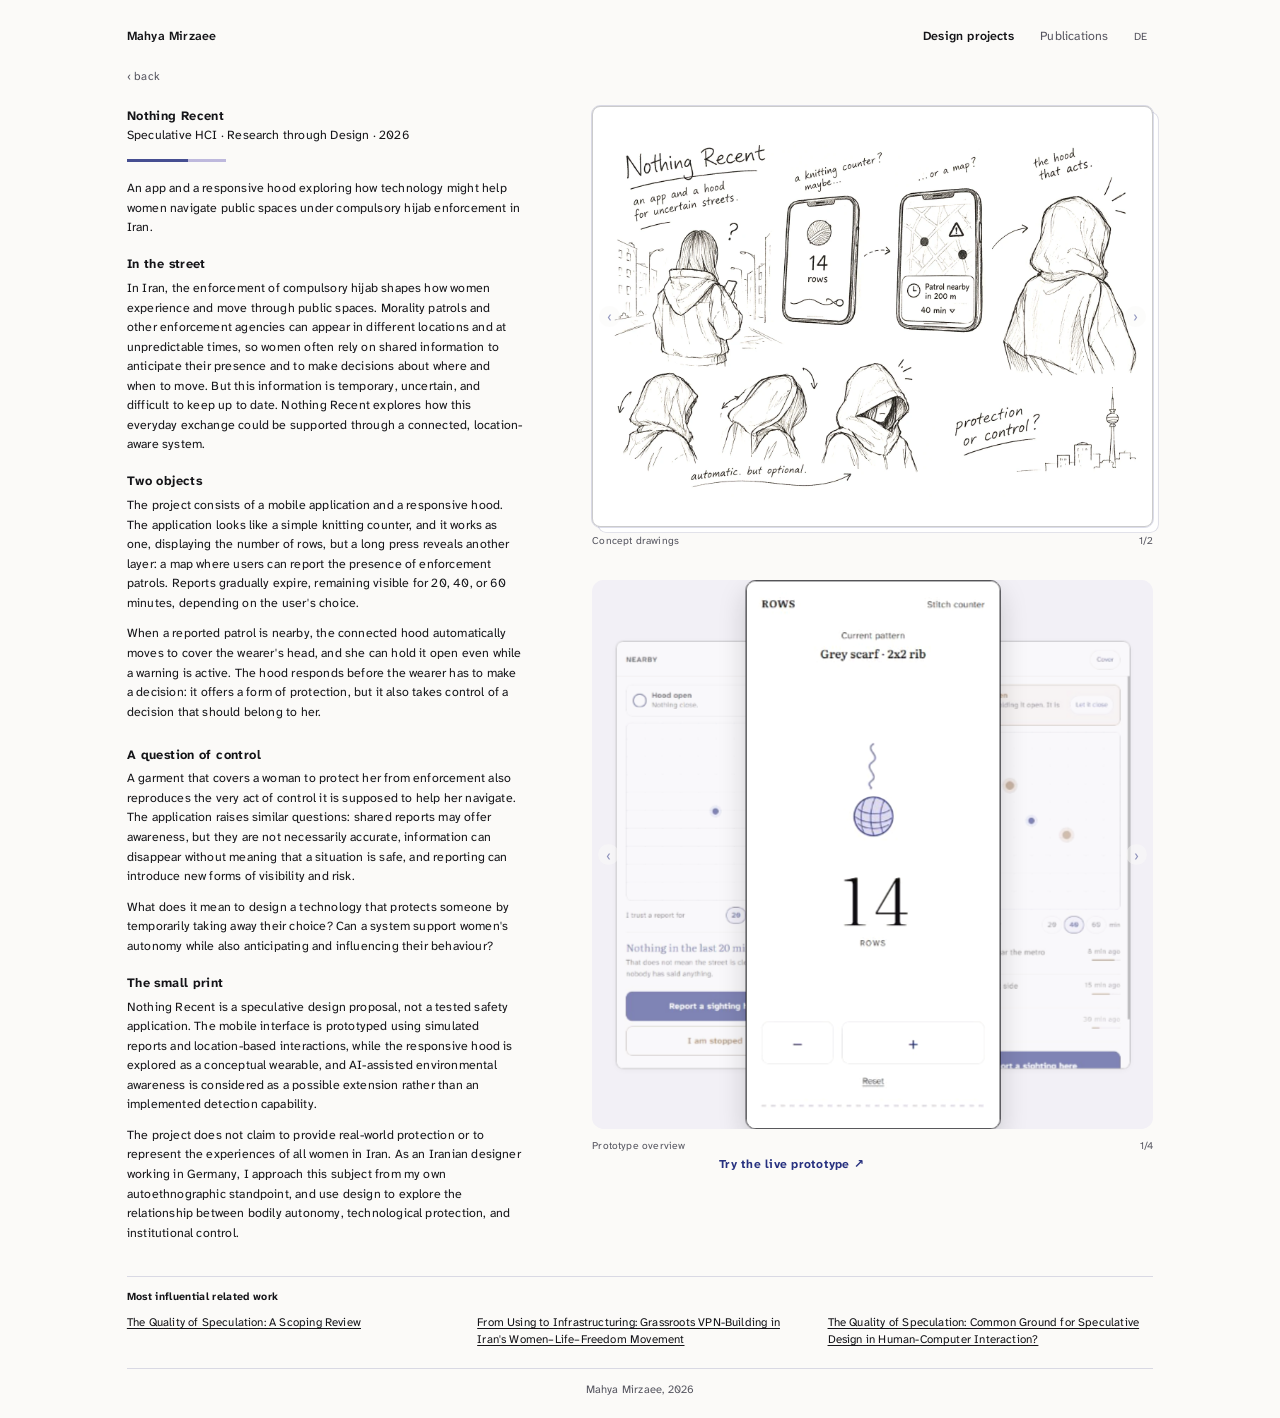
==== commit 82f3bcdc: "Prototype overview caption, and the ring sits closer to the drawings Co-Authored-By: Claude Opus 5 <" ====
--- a/index.html
+++ b/index.html
@@ -6,7 +6,7 @@
   <title>Nothing Recent · Mahya Mirzaee</title>
   <meta name="description" content="Nothing Recent: an app and a responsive hood exploring how technology might help women navigate public spaces under compulsory hijab enforcement in Iran.">
   <meta name="theme-color" content="#fbfaf8">
-  <link rel="stylesheet" href="project.css?v=25">
+  <link rel="stylesheet" href="project.css?v=27">
 <style id="site-bar">
   /* same top bar as the portfolio (mahyamirzaee.github.io) */
   .site-bar { display: flex; flex-wrap: wrap; align-items: baseline; gap: 12px 24px; padding: 4px 0 26px; font-family: "Atkinson Hyperlegible Next", system-ui, sans-serif; }
@@ -89,9 +89,9 @@
           <img class="slide" src="img/app-3-stopped.jpg" data-cap="Before telling anyone: two chosen names, and the reminder that their names are on her phone too." alt="The sheet before telling anyone: two chosen names, and the line that their names are on her phone too." loading="lazy">
           <img class="slide" src="img/app-4-empty.jpg" data-cap="Nothing in the last 20 minutes, which is not the same as the street being clear." alt="The empty state: a map with only her own dot, and the line 'Nothing in the last 40 minutes.'" loading="lazy">
         </div>
+        <figcaption class="under">Prototype overview<span class="count" id="slide-count">1/4</span></figcaption>
         <div class="slidebar">
           <a class="try" href="prototype.html" target="_blank" rel="noopener">Try the live prototype ↗</a>
-          <span class="count" id="slide-count">1/4</span>
         </div>
       </figure>
     </div>
--- a/project.css
+++ b/project.css
@@ -582,3 +582,14 @@
 }
 .related-plain li { margin-bottom: 0; font-size: 14px; line-height: 1.45; }
 @media (max-width: 760px) { .related-plain ol.refs { grid-template-columns: 1fr; gap: 12px; } }
+
+/* the prototype sits closer to the drawings above it */
+.sheet + .sheet { margin-top: 14px; }
+.sheet + .sheet > .cluster { margin-top: -14px; }
+.carousel + .under { margin-top: 10px; }
+.slidebar { justify-content: flex-start; margin-top: 2px; }
+
+/* on a wide screen the pictures follow each other closely down the right side */
+@media (min-width: 1200px) {
+  .sheet + .sheet > .cluster { margin-top: -200px; }
+}
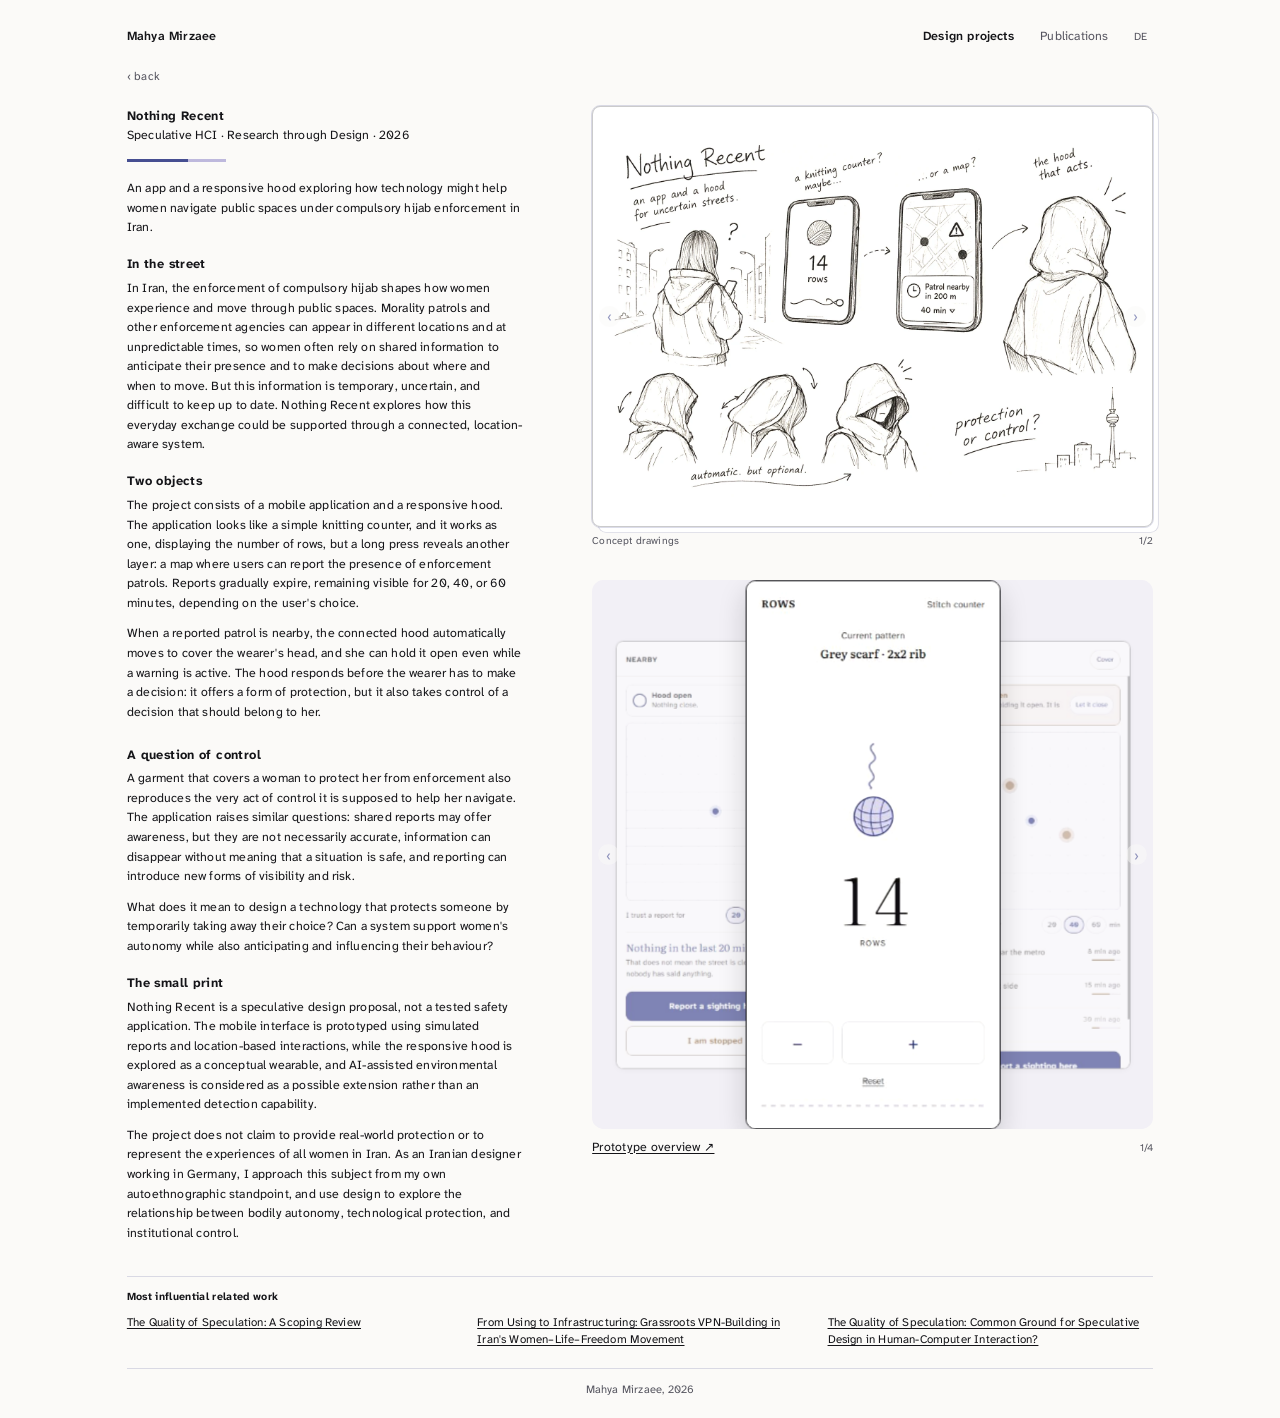
==== commit 4ea2a55b: "The caption under the screens is the link to the live prototype Co-Authored-By: Claude Opus 5 <norep" ====
--- a/index.html
+++ b/index.html
@@ -6,7 +6,7 @@
   <title>Nothing Recent · Mahya Mirzaee</title>
   <meta name="description" content="Nothing Recent: an app and a responsive hood exploring how technology might help women navigate public spaces under compulsory hijab enforcement in Iran.">
   <meta name="theme-color" content="#fbfaf8">
-  <link rel="stylesheet" href="project.css?v=27">
+  <link rel="stylesheet" href="project.css?v=28">
 <style id="site-bar">
   /* same top bar as the portfolio (mahyamirzaee.github.io) */
   .site-bar { display: flex; flex-wrap: wrap; align-items: baseline; gap: 12px 24px; padding: 4px 0 26px; font-family: "Atkinson Hyperlegible Next", system-ui, sans-serif; }
@@ -89,10 +89,7 @@
           <img class="slide" src="img/app-3-stopped.jpg" data-cap="Before telling anyone: two chosen names, and the reminder that their names are on her phone too." alt="The sheet before telling anyone: two chosen names, and the line that their names are on her phone too." loading="lazy">
           <img class="slide" src="img/app-4-empty.jpg" data-cap="Nothing in the last 20 minutes, which is not the same as the street being clear." alt="The empty state: a map with only her own dot, and the line 'Nothing in the last 40 minutes.'" loading="lazy">
         </div>
-        <figcaption class="under">Prototype overview<span class="count" id="slide-count">1/4</span></figcaption>
-        <div class="slidebar">
-          <a class="try" href="prototype.html" target="_blank" rel="noopener">Try the live prototype ↗</a>
-        </div>
+        <figcaption class="under"><a class="try" href="prototype.html" target="_blank" rel="noopener">Prototype overview ↗</a><span class="count" id="slide-count">1/4</span></figcaption>
       </figure>
     </div>
   </section>
--- a/project.css
+++ b/project.css
@@ -593,3 +593,7 @@
 @media (min-width: 1200px) {
   .sheet + .sheet > .cluster { margin-top: -200px; }
 }
+
+/* the caption under the screens is itself the way into the live prototype */
+figcaption.under .try { font-size: 15px; font-weight: 400; color: var(--ink); text-decoration: underline; text-underline-offset: 0.18em; }
+figcaption.under .try:hover { color: var(--indigo); }
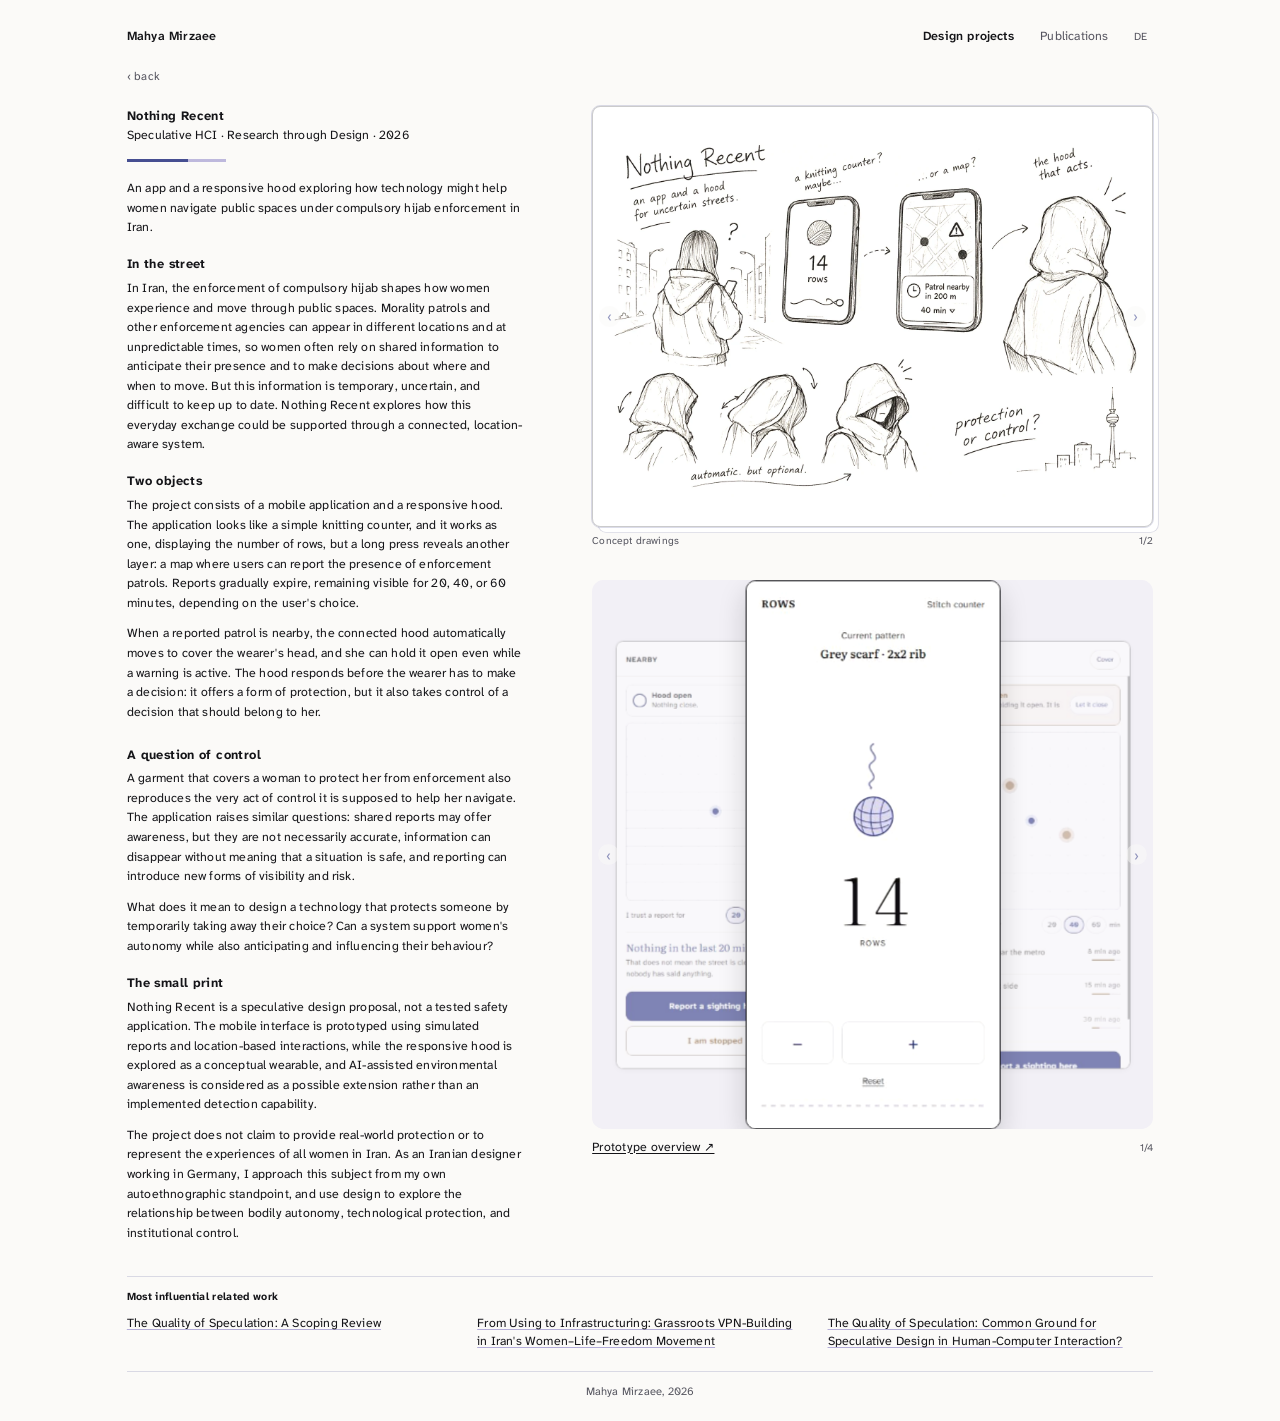
==== commit 1cab1e4c: "One line on the way in: press and hold the number Co-Authored-By: Claude Opus 5 <noreply@anthropic.c" ====
--- a/index.html
+++ b/index.html
@@ -20,6 +20,9 @@
   .top { font-size: 14px; }
   .top a { color: #55545f; text-decoration: none; }
   .top a:hover { color: #141418; text-decoration: underline; }
+  /* one look for every reference link (Most influential related work) */
+  .related li a { color: #141418; font-size: 15px; line-height: 1.45; text-decoration: underline; text-decoration-color: #b3add8; text-decoration-thickness: 1px; text-underline-offset: 0.2em; }
+  .related li a:hover { color: #26307f; text-decoration-color: #26307f; }
   @media (max-width: 640px) { .site-bar .sb-name { width: 100%; } }
 </style>
 </head>
